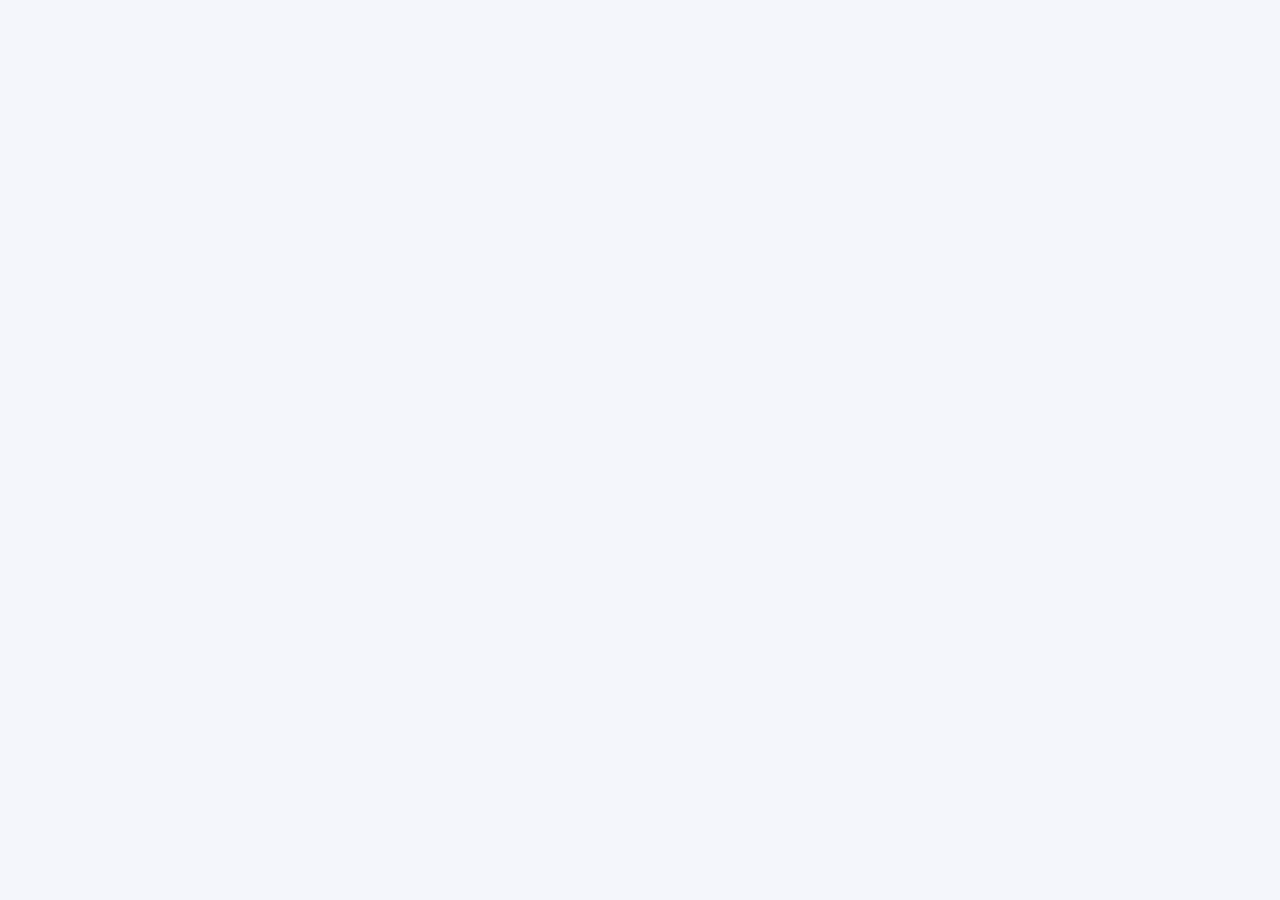
==== web/index.html @ e709a7d1 "Airline CRM: Supabase schema + staff web UI Three RLS-protected tables (flights, customers, orders) " ====
<!doctype html>
<html lang="en">
<head>
  <meta charset="utf-8">
  <meta name="viewport" content="width=device-width, initial-scale=1">
  <title>Skyline CRM — Airline Operations</title>
  <link rel="stylesheet" href="styles.css">
  <link rel="icon" href="data:image/svg+xml,<svg xmlns='http://www.w3.org/2000/svg' viewBox='0 0 100 100'><text y='.9em' font-size='90'>✈️</text></svg>">
</head>
<body>
  <div id="root"></div>
  <script src="config.js"></script>
  <script type="module" src="app.js"></script>
</body>
</html>
---- web/styles.css ----
:root {
  --bg: #f4f6fb; --surface: #ffffff; --surface-2: #f8fafc; --border: #e2e8f0;
  --text: #0f172a; --muted: #64748b; --brand: #1e3a8a; --brand-soft: #e0e7ff;
  --accent: #d97706; --accent-soft: #fef3c7;
  --ok: #047857; --ok-soft: #d1fae5; --warn: #b45309; --warn-soft: #fef3c7;
  --bad: #b91c1c; --bad-soft: #fee2e2; --info: #1d4ed8; --info-soft: #dbeafe;
  --shadow: 0 1px 2px rgba(15,23,42,.06), 0 8px 24px rgba(15,23,42,.06);
  --radius: 12px;
}
@media (prefers-color-scheme: dark) {
  :root:not([data-theme="light"]) {
    --bg: #0b1120; --surface: #111a2e; --surface-2: #16213a; --border: #24314f;
    --text: #e6edf7; --muted: #94a3b8; --brand: #93b4ff; --brand-soft: #1c2b4d;
    --accent: #fbbf24; --accent-soft: #3a2c08;
    --ok: #34d399; --ok-soft: #06301f; --warn: #fbbf24; --warn-soft: #3a2c08;
    --bad: #f87171; --bad-soft: #3d1113; --info: #93b4ff; --info-soft: #16264a;
    --shadow: 0 1px 2px rgba(0,0,0,.4), 0 8px 24px rgba(0,0,0,.35);
  }
}
:root[data-theme="dark"] {
  --bg: #0b1120; --surface: #111a2e; --surface-2: #16213a; --border: #24314f;
  --text: #e6edf7; --muted: #94a3b8; --brand: #93b4ff; --brand-soft: #1c2b4d;
  --accent: #fbbf24; --accent-soft: #3a2c08;
  --ok: #34d399; --ok-soft: #06301f; --warn: #fbbf24; --warn-soft: #3a2c08;
  --bad: #f87171; --bad-soft: #3d1113; --info: #93b4ff; --info-soft: #16264a;
  --shadow: 0 1px 2px rgba(0,0,0,.4), 0 8px 24px rgba(0,0,0,.35);
}

* { box-sizing: border-box; }
body {
  margin: 0; background: var(--bg); color: var(--text);
  font: 15px/1.5 ui-sans-serif, -apple-system, "Segoe UI", Roboto, Helvetica, Arial, sans-serif;
  -webkit-font-smoothing: antialiased;
}
button, input, select { font: inherit; color: inherit; }

/* ---------------------------------------------------------------- layout */
.app { display: grid; grid-template-columns: 240px 1fr; min-height: 100vh; }
.sidebar {
  background: var(--surface); border-right: 1px solid var(--border);
  padding: 20px 14px; display: flex; flex-direction: column; gap: 24px;
}
.brand { display: flex; align-items: center; gap: 10px; padding: 0 8px; }
.brand-mark {
  width: 34px; height: 34px; border-radius: 9px; display: grid; place-items: center;
  background: var(--brand); color: #fff; font-size: 17px; flex: none;
}
.brand-name { font-weight: 650; letter-spacing: -.01em; }
.brand-sub { font-size: 11.5px; color: var(--muted); }
.nav { display: flex; flex-direction: column; gap: 2px; }
.nav button {
  display: flex; align-items: center; gap: 10px; width: 100%; text-align: left;
  padding: 9px 10px; border: 0; border-radius: 9px; background: transparent;
  color: var(--muted); cursor: pointer; font-weight: 500;
}
.nav button:hover { background: var(--surface-2); color: var(--text); }
.nav button[aria-current="page"] { background: var(--brand-soft); color: var(--brand); font-weight: 600; }
.sidebar-foot { margin-top: auto; display: flex; flex-direction: column; gap: 8px; font-size: 12.5px; color: var(--muted); }
.sidebar-foot .who { padding: 0 8px; overflow-wrap: anywhere; }

.main { padding: 26px 30px 60px; min-width: 0; }
.page-head { display: flex; align-items: flex-end; justify-content: space-between; gap: 16px; flex-wrap: wrap; margin-bottom: 20px; }
h1 { margin: 0; font-size: 23px; letter-spacing: -.02em; }
.page-head p { margin: 4px 0 0; color: var(--muted); font-size: 13.5px; }
.head-actions { display: flex; gap: 8px; align-items: center; }

/* --------------------------------------------------------------- controls */
.btn {
  border: 1px solid var(--border); background: var(--surface); border-radius: 9px;
  padding: 8px 13px; cursor: pointer; font-weight: 550; white-space: nowrap;
}
.btn:hover { background: var(--surface-2); }
.btn-primary { background: var(--brand); border-color: var(--brand); color: #fff; }
.btn-primary:hover { filter: brightness(1.08); background: var(--brand); }
.btn-ghost { border-color: transparent; background: transparent; color: var(--muted); }
.btn-ghost:hover { background: var(--surface-2); color: var(--text); }
.btn-danger { color: var(--bad); }
.btn-sm { padding: 5px 9px; font-size: 13px; }
input, select {
  border: 1px solid var(--border); background: var(--surface); border-radius: 9px;
  padding: 8px 11px; width: 100%;
}
input:focus, select:focus { outline: 2px solid var(--brand); outline-offset: -1px; }
.search { max-width: 260px; }

/* ------------------------------------------------------------------ stats */
.stats { display: grid; grid-template-columns: repeat(auto-fit, minmax(190px, 1fr)); gap: 14px; margin-bottom: 26px; }
.stat { background: var(--surface); border: 1px solid var(--border); border-radius: var(--radius); padding: 16px 18px; box-shadow: var(--shadow); }
.stat-label { font-size: 12px; text-transform: uppercase; letter-spacing: .06em; color: var(--muted); font-weight: 600; }
.stat-value { font-size: 27px; font-weight: 660; letter-spacing: -.02em; margin-top: 6px; font-variant-numeric: tabular-nums; }
.stat-note { font-size: 12.5px; color: var(--muted); margin-top: 2px; }

/* ----------------------------------------------------------------- tables */
.card { background: var(--surface); border: 1px solid var(--border); border-radius: var(--radius); box-shadow: var(--shadow); overflow: hidden; }
.card-head { display: flex; justify-content: space-between; align-items: center; gap: 12px; padding: 14px 18px; border-bottom: 1px solid var(--border); flex-wrap: wrap; }
.card-head h2 { margin: 0; font-size: 15px; font-weight: 620; }
.table-scroll { overflow-x: auto; }
table { border-collapse: collapse; width: 100%; font-size: 14px; }
th {
  text-align: left; font-size: 11.5px; text-transform: uppercase; letter-spacing: .05em;
  color: var(--muted); font-weight: 650; padding: 10px 16px; background: var(--surface-2);
  border-bottom: 1px solid var(--border); white-space: nowrap;
}
td { padding: 11px 16px; border-bottom: 1px solid var(--border); white-space: nowrap; }
tbody tr:last-child td { border-bottom: 0; }
tbody tr:hover { background: var(--surface-2); }
.num { font-variant-numeric: tabular-nums; text-align: right; }
.mono { font-family: ui-monospace, SFMono-Regular, Menlo, monospace; font-size: 13px; }
.sub { color: var(--muted); font-size: 12.5px; }
.route { display: inline-flex; align-items: center; gap: 7px; font-weight: 600; }
.route .arrow { color: var(--muted); font-weight: 400; }

.pill {
  display: inline-block; padding: 3px 9px; border-radius: 999px;
  font-size: 12px; font-weight: 600; text-transform: capitalize;
}
.pill-ok { background: var(--ok-soft); color: var(--ok); }
.pill-warn { background: var(--warn-soft); color: var(--warn); }
.pill-bad { background: var(--bad-soft); color: var(--bad); }
.pill-info { background: var(--info-soft); color: var(--info); }
.pill-mute { background: var(--surface-2); color: var(--muted); }

.empty { padding: 44px 20px; text-align: center; color: var(--muted); }
.bar { height: 6px; border-radius: 999px; background: var(--surface-2); overflow: hidden; min-width: 70px; }
.bar > i { display: block; height: 100%; background: var(--brand); }

/* ------------------------------------------------------------------ modal */
.modal-backdrop {
  position: fixed; inset: 0; background: rgba(15,23,42,.5); backdrop-filter: blur(2px);
  display: grid; place-items: center; padding: 20px; z-index: 50;
}
.modal { background: var(--surface); border: 1px solid var(--border); border-radius: 14px; box-shadow: var(--shadow); width: min(560px, 100%); max-height: 90vh; overflow: auto; }
.modal h2 { margin: 0; font-size: 16px; }
.modal-head { padding: 16px 20px; border-bottom: 1px solid var(--border); display: flex; justify-content: space-between; align-items: center; }
.modal-body { padding: 18px 20px; display: grid; grid-template-columns: 1fr 1fr; gap: 13px; }
.field { display: flex; flex-direction: column; gap: 5px; }
.field.wide { grid-column: 1 / -1; }
.field label { font-size: 12.5px; font-weight: 600; color: var(--muted); }
.modal-foot { padding: 14px 20px; border-top: 1px solid var(--border); display: flex; justify-content: flex-end; gap: 8px; }

.toast {
  position: fixed; bottom: 22px; left: 50%; transform: translateX(-50%);
  background: var(--surface); border: 1px solid var(--border); border-left: 3px solid var(--bad);
  padding: 11px 16px; border-radius: 10px; box-shadow: var(--shadow); z-index: 80; max-width: 90vw;
}

/* ------------------------------------------------------------------- auth */
.auth-wrap { min-height: 100vh; display: grid; place-items: center; padding: 20px; }
.auth-card { width: min(390px, 100%); background: var(--surface); border: 1px solid var(--border); border-radius: 16px; box-shadow: var(--shadow); padding: 30px; }
.auth-card .brand { justify-content: center; margin-bottom: 6px; }
.auth-card h1 { font-size: 19px; text-align: center; margin-bottom: 4px; }
.auth-card .sub { text-align: center; margin-bottom: 22px; }
.auth-card .field { margin-bottom: 13px; }
.auth-err { background: var(--bad-soft); color: var(--bad); padding: 9px 12px; border-radius: 9px; font-size: 13px; margin-bottom: 13px; }

@media (max-width: 820px) {
  .app { grid-template-columns: 1fr; }
  .sidebar { flex-direction: row; align-items: center; gap: 14px; overflow-x: auto; padding: 12px; }
  .sidebar-foot { margin-top: 0; flex-direction: row; align-items: center; }
  .nav { flex-direction: row; }
  .main { padding: 18px 16px 50px; }
  .modal-body { grid-template-columns: 1fr; }
}
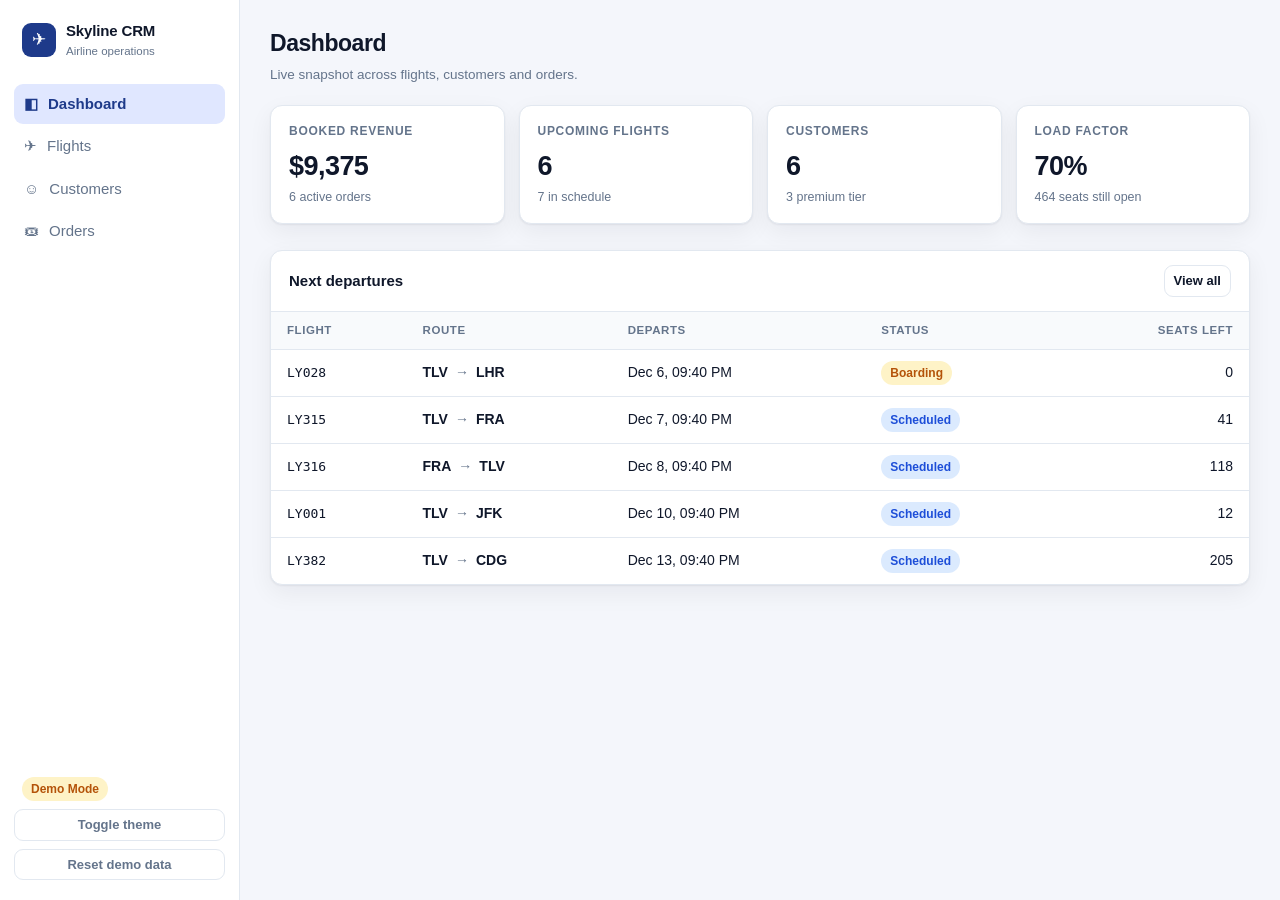
==== commit 85187f06: "Add offline demo build with no login Replaces the Supabase client with a localStorage-backed shim ov" ====
--- a/web/index.html
+++ b/web/index.html
@@ -3,13 +3,12 @@
 <head>
   <meta charset="utf-8">
   <meta name="viewport" content="width=device-width, initial-scale=1">
-  <title>Skyline CRM — Airline Operations</title>
+  <title>Skyline CRM — Demo</title>
   <link rel="stylesheet" href="styles.css">
   <link rel="icon" href="data:image/svg+xml,<svg xmlns='http://www.w3.org/2000/svg' viewBox='0 0 100 100'><text y='.9em' font-size='90'>✈️</text></svg>">
 </head>
 <body>
   <div id="root"></div>
-  <script src="config.js"></script>
   <script type="module" src="app.js"></script>
 </body>
 </html>
